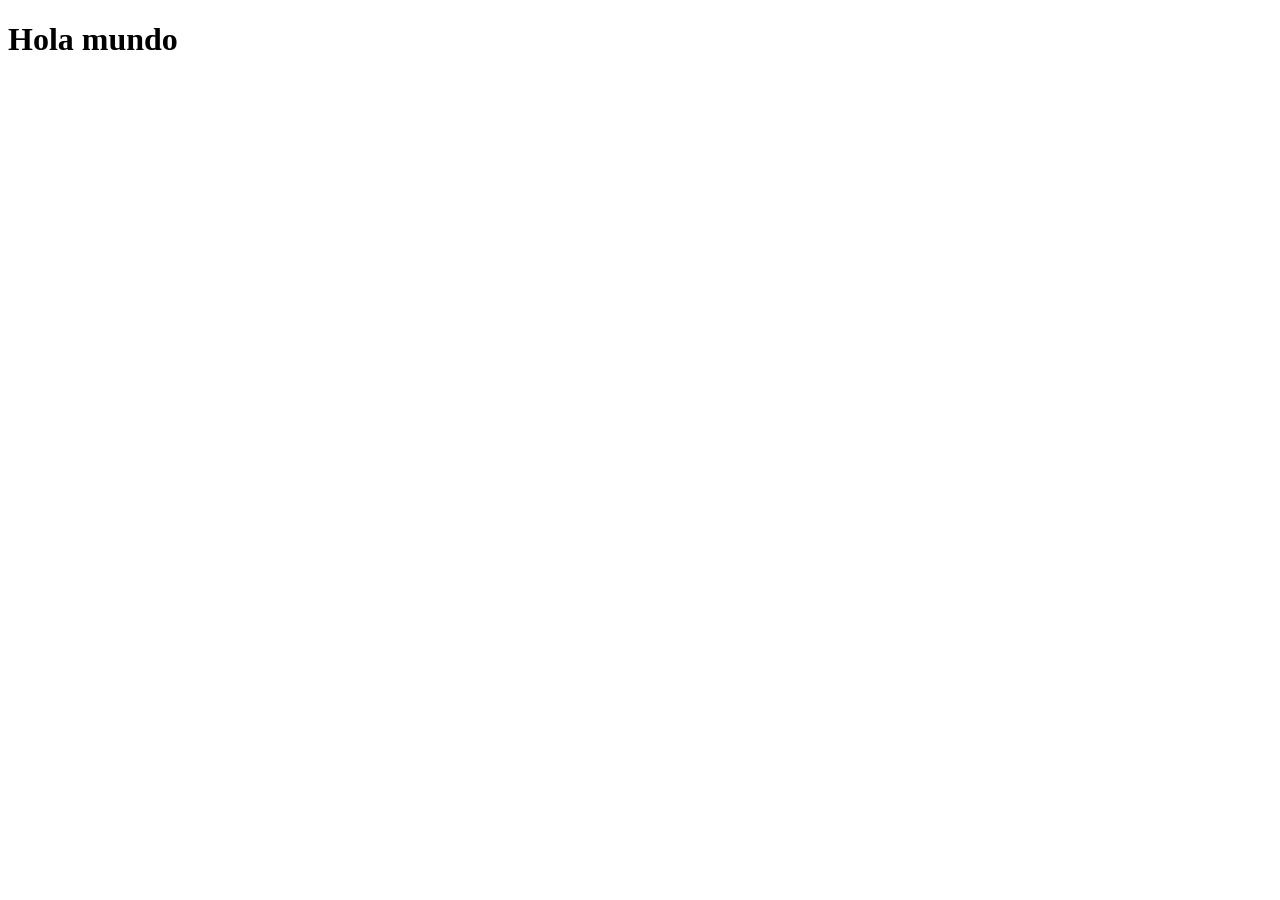
==== index.html @ f8915df3 "Initial commit" ====
<!DOCTYPE html>
<html lang="es">
<head>
  <meta charset="UTF-8">
  <meta name="viewport" content="width=device-width, initial-scale=1.0">
  <title>Nombre del Proyecto</title>
  <link rel="stylesheet" href="style.css">
</head>
<body>
  <h1>Hola mundo</h1>
  <script src="script.js"></script>
</body>
</html>
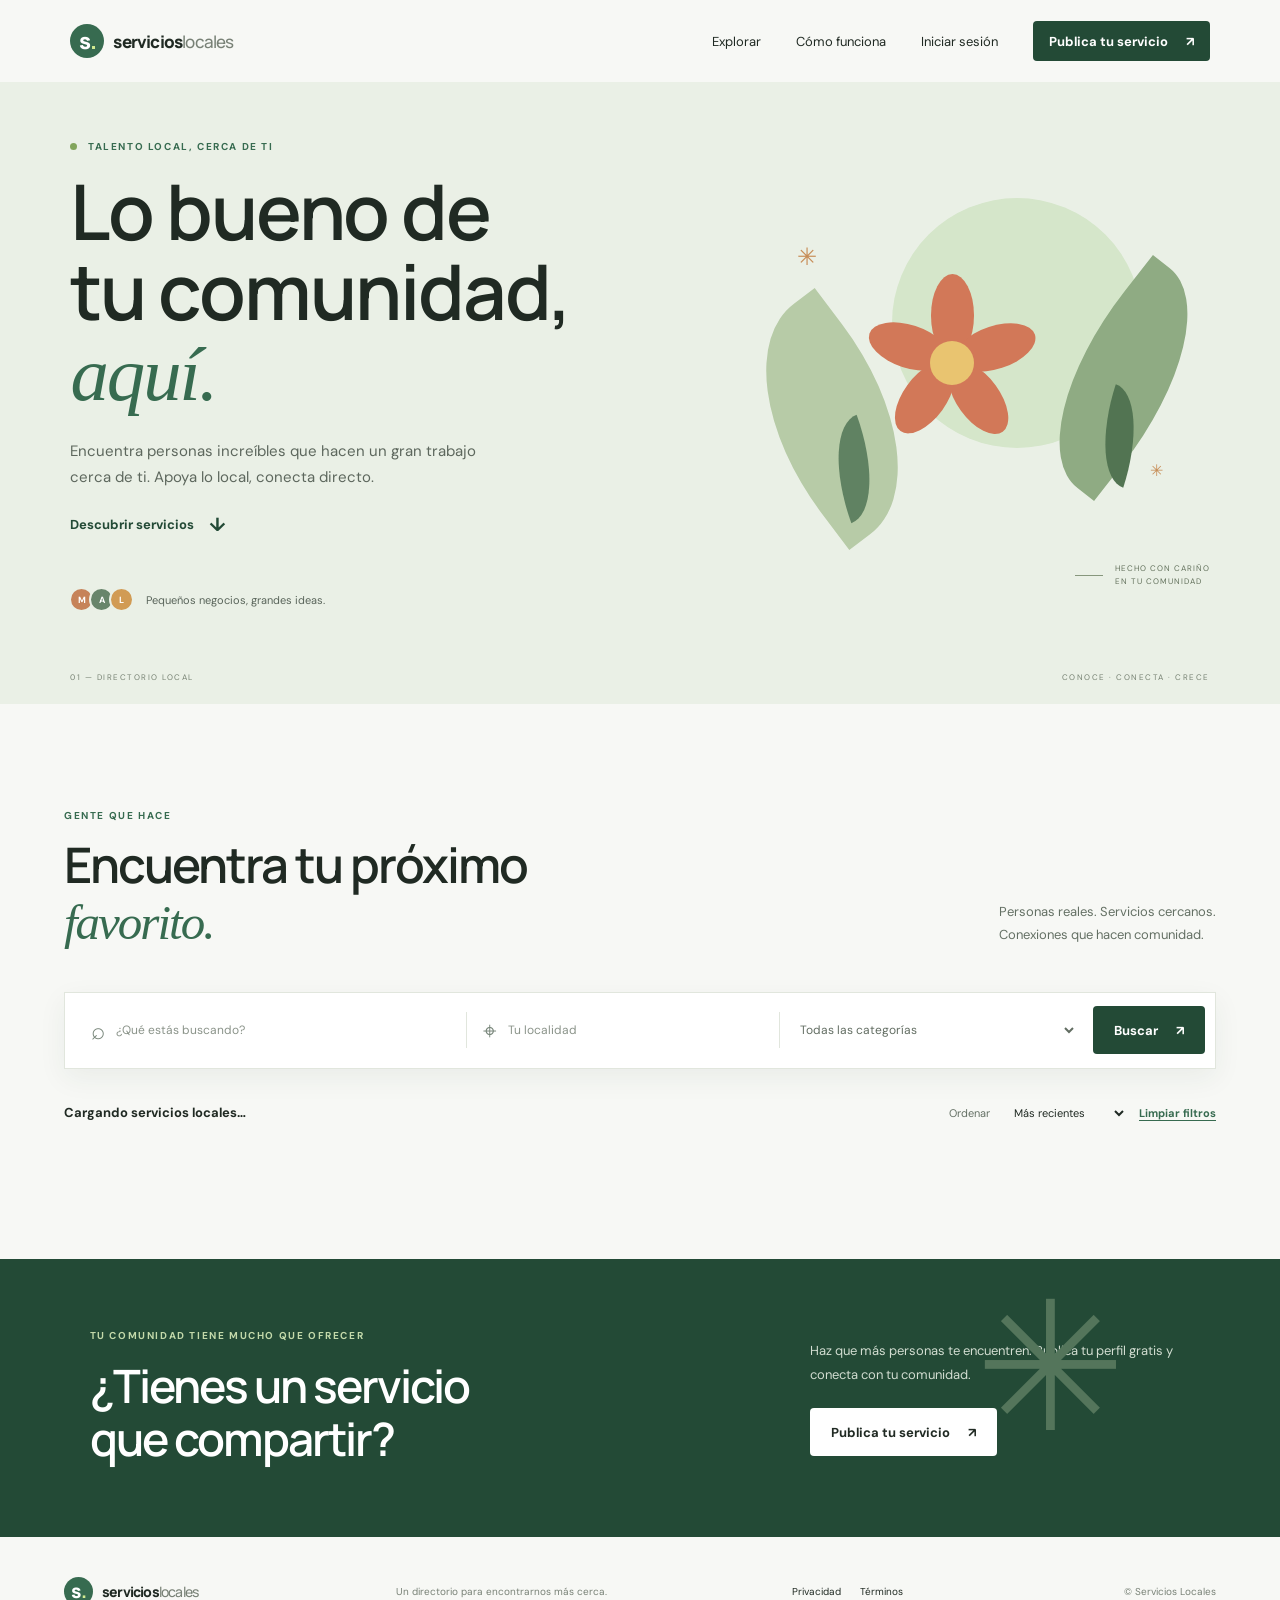
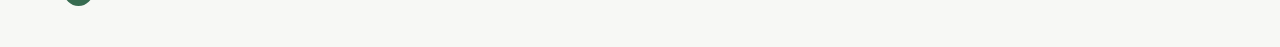
==== commit a19bece2: "Mejora sitio Servicios Locales para Vercel Co-authored-by: Copilot <223556219+Copilot@users.noreply." ====
--- a/index.html
+++ b/index.html
@@ -1,13 +1,136 @@
-<!DOCTYPE html>
+<!doctype html>
 <html lang="es">
 <head>
-  <meta charset="UTF-8">
-  <meta name="viewport" content="width=device-width, initial-scale=1.0">
-  <title>Nombre del Proyecto</title>
-  <link rel="stylesheet" href="style.css">
+  <meta charset="utf-8">
+  <meta name="viewport" content="width=device-width, initial-scale=1">
+  <meta name="theme-color" content="#f7f8f5">
+  <meta name="description" content="Encuentra y descubre servicios independientes cerca de ti.">
+  <title>Servicios Locales — encuentra talento cerca de ti</title>
+  <!-- Cuando se defina el dominio público, agrega aquí <link rel="canonical"> y publica un sitemap.xml. -->
+  <link rel="icon" href="/favicon.svg" type="image/svg+xml">
+  <link rel="preconnect" href="https://fonts.googleapis.com">
+  <link rel="preconnect" href="https://fonts.gstatic.com" crossorigin>
+  <link href="https://fonts.googleapis.com/css2?family=DM+Sans:wght@400;500;600;700&family=Manrope:wght@500;600;700;800&display=swap" rel="stylesheet">
+  <link rel="stylesheet" href="/styles.css">
+  <script type="module" src="/app.js"></script>
 </head>
 <body>
-  <h1>Hola mundo</h1>
-  <script src="script.js"></script>
+  <a class="skip-link" href="#directorio">Saltar al directorio</a>
+  <header class="site-header">
+    <a class="brand" href="/" aria-label="Servicios Locales, inicio">
+      <span class="brand-mark" aria-hidden="true">s<span>.</span></span>
+      <span>servicios<span class="brand-light">locales</span></span>
+    </a>
+    <button class="menu-toggle" type="button" aria-expanded="false" aria-controls="primary-nav" aria-label="Abrir menú">
+      <span></span><span></span><span></span>
+    </button>
+    <nav id="primary-nav" class="primary-nav" aria-label="Navegación principal">
+      <a href="#directorio">Explorar</a>
+      <a href="#como-funciona">Cómo funciona</a>
+      <a class="nav-login" href="#acceso" data-open-auth>Iniciar sesión</a>
+      <button class="button button-small button-dark" type="button" data-open-profile>Publica tu servicio <span aria-hidden="true">↗</span></button>
+    </nav>
+  </header>
+
+  <main>
+    <section class="hero" aria-labelledby="hero-title">
+      <div class="hero-copy">
+        <p class="eyebrow"><span class="eyebrow-dot"></span> TALENTO LOCAL, CERCA DE TI</p>
+        <h1 id="hero-title">Lo bueno de<br>tu comunidad, <em>aquí.</em></h1>
+        <p class="hero-intro">Encuentra personas increíbles que hacen un gran trabajo cerca de ti. Apoya lo local, conecta directo.</p>
+        <a class="hero-link" href="#directorio">Descubrir servicios <span aria-hidden="true">↓</span></a>
+        <div class="hero-proof"><span class="avatar-stack" aria-hidden="true"><i>M</i><i>A</i><i>L</i></span><span>Pequeños negocios, grandes ideas.</span></div>
+      </div>
+      <div class="hero-art" aria-label="Ilustración de una flor y hojas">
+        <div class="art-sun"></div><div class="art-shape art-shape-one"></div><div class="art-shape art-shape-two"></div>
+        <div class="art-flower"><span></span><span></span><span></span><span></span><span></span><b></b></div>
+        <div class="art-leaf art-leaf-one"></div><div class="art-leaf art-leaf-two"></div>
+        <div class="art-caption"><span class="caption-line"></span><span>HECHO CON CARIÑO<br>EN TU COMUNIDAD</span></div>
+        <span class="art-sparkle sparkle-one">✳</span><span class="art-sparkle sparkle-two">✳</span>
+      </div>
+      <div class="hero-bottom"><span>01 — DIRECTORIO LOCAL</span><span>CONOCE · CONECTA · CRECE</span></div>
+    </section>
+
+    <section id="directorio" class="directory section-wrap" aria-labelledby="directory-title">
+      <div class="section-heading">
+        <div><p class="eyebrow">GENTE QUE HACE</p><h2 id="directory-title">Encuentra tu próximo<br><em>favorito.</em></h2></div>
+        <p class="section-note">Personas reales. Servicios cercanos.<br>Conexiones que hacen comunidad.</p>
+      </div>
+      <form id="search-form" class="search-panel" role="search">
+        <label class="search-field"><span class="field-icon" aria-hidden="true">⌕</span><span class="sr-only">Buscar por servicio o nombre</span><input id="search-query" type="search" maxlength="100" placeholder="¿Qué estás buscando?"></label>
+        <label class="search-field"><span class="field-icon" aria-hidden="true">⌖</span><span class="sr-only">Localidad</span><input id="search-locality" type="search" maxlength="80" placeholder="Tu localidad"></label>
+        <label class="search-field search-category"><span class="sr-only">Categoría</span><select id="search-category"><option value="">Todas las categorías</option></select></label>
+        <button class="button button-dark search-button" type="submit">Buscar <span aria-hidden="true">↗</span></button>
+      </form>
+      <div class="directory-toolbar">
+        <p id="results-summary" class="results-summary" role="status" aria-live="polite">Cargando servicios locales…</p>
+        <div class="directory-actions"><label for="sort-order" class="sort-label">Ordenar</label><select id="sort-order" aria-label="Ordenar resultados"><option value="recent">Más recientes</option><option value="name">Nombre A–Z</option></select><button id="clear-filters" class="text-button" type="button">Limpiar filtros</button></div>
+      </div>
+      <div id="service-list" class="service-grid" aria-live="polite" aria-busy="true"></div>
+      <div id="directory-notice" class="notice notice-info" role="status" hidden></div>
+    </section>
+
+    <section id="como-funciona" class="community-banner">
+      <div class="community-doodle" aria-hidden="true">✳</div>
+      <div><p class="eyebrow">TU COMUNIDAD TIENE MUCHO QUE OFRECER</p><h2>¿Tienes un servicio<br>que compartir?</h2></div>
+      <div class="community-cta"><p>Haz que más personas te encuentren. Publica tu perfil gratis y conecta con tu comunidad.</p><button class="button button-light" type="button" data-open-profile>Publica tu servicio <span aria-hidden="true">↗</span></button></div>
+    </section>
+  </main>
+
+  <footer class="site-footer">
+    <a class="brand brand-footer" href="/" aria-label="Servicios Locales, inicio"><span class="brand-mark" aria-hidden="true">s<span>.</span></span><span>servicios<span class="brand-light">locales</span></span></a>
+    <p>Un directorio para encontrarnos más cerca.</p>
+    <nav aria-label="Enlaces legales"><a href="/privacidad">Privacidad</a><a href="/terminos">Términos</a></nav>
+    <span class="copyright">© <span id="current-year"></span> Servicios Locales</span>
+  </footer>
+
+  <dialog id="auth-dialog" class="site-dialog" aria-labelledby="auth-title">
+    <form method="dialog" class="dialog-close-form"><button class="dialog-close" aria-label="Cerrar diálogo" value="cancel">×</button></form>
+    <p class="eyebrow">QUÉ BUENO VERTE</p><h2 id="auth-title">Conecta con tu comunidad.</h2><p class="dialog-description">Inicia sesión con Google para administrar tu perfil o publicar un servicio.</p>
+    <button id="google-login" class="button button-dark button-wide" type="button">Continuar con Google <span aria-hidden="true">↗</span></button>
+    <p id="auth-message" class="form-message" role="status"></p>
+  </dialog>
+
+  <dialog id="profile-dialog" class="site-dialog profile-dialog" aria-labelledby="profile-title">
+    <form method="dialog" class="dialog-close-form"><button class="dialog-close" aria-label="Cerrar diálogo" value="cancel">×</button></form>
+    <p class="eyebrow">TU TALENTO, MÁS CERCA</p><h2 id="profile-title">Publica tu servicio.</h2>
+    <p class="dialog-description">Completa tu perfil. Los cambios se revisan antes de aparecer en el directorio.</p>
+    <form id="profile-form" novalidate>
+      <label for="profile-name">Nombre del servicio <span aria-hidden="true">*</span></label><input id="profile-name" name="name" required maxlength="80" autocomplete="organization">
+      <label for="profile-category">Categoría principal <span aria-hidden="true">*</span></label><select id="profile-category" name="category_id" required><option value="">Selecciona una categoría</option></select>
+      <label for="profile-locality">Localidad <span aria-hidden="true">*</span></label><input id="profile-locality" name="locality" required maxlength="80" autocomplete="address-level2">
+      <label for="profile-description">Cuéntanos qué haces <span aria-hidden="true">*</span></label><textarea id="profile-description" name="description" required minlength="20" maxlength="600" rows="4"></textarea><span class="field-hint">Entre 20 y 600 caracteres.</span>
+      <div class="form-two-col"><div><label for="profile-phone">Teléfono</label><input id="profile-phone" name="phone" type="tel" maxlength="25" autocomplete="tel"><label class="checkbox-label"><input id="profile-show-phone" name="show_phone" type="checkbox" checked> Mostrar teléfono</label></div><div><label for="profile-whatsapp">WhatsApp</label><input id="profile-whatsapp" name="whatsapp" type="tel" maxlength="25"><label class="checkbox-label"><input id="profile-show-whatsapp" name="show_whatsapp" type="checkbox"> Mostrar WhatsApp</label></div></div>
+      <label for="profile-website">Sitio web (opcional)</label><input id="profile-website" name="website" type="url" maxlength="200" placeholder="https://">
+      <label for="profile-photo">Fotografía (JPEG, PNG o WebP; máximo 3 MB)</label><input id="profile-photo" name="photo" type="file" accept="image/jpeg,image/png,image/webp">
+      <label class="checkbox-label consent-label"><input id="profile-adult" type="checkbox" required> Confirmo que soy mayor de 18 años.</label>
+      <label class="checkbox-label consent-label"><input id="profile-consent" type="checkbox" required> Acepto los <a href="/terminos" target="_blank" rel="noopener">términos</a> y el tratamiento de mis datos según el <a href="/privacidad" target="_blank" rel="noopener">aviso de privacidad</a>. Entiendo que las fotografías cargadas pueden ser accesibles mediante su enlace durante la revisión.</label>
+      <p id="profile-message" class="form-message" role="status" aria-live="polite"></p>
+      <button class="button button-dark button-wide" type="submit">Enviar para revisión <span aria-hidden="true">↗</span></button>
+    </form>
+  </dialog>
+
+  <dialog id="admin-dialog" class="site-dialog profile-dialog" aria-labelledby="admin-title">
+    <form method="dialog" class="dialog-close-form"><button class="dialog-close" aria-label="Cerrar diálogo" value="cancel">×</button></form>
+    <p class="eyebrow">ADMINISTRACIÓN PRIVADA</p><h2 id="admin-title">Perfiles pendientes.</h2>
+    <div id="admin-content" aria-live="polite"></div>
+  </dialog>
+
+  <dialog id="service-dialog" class="site-dialog service-dialog" aria-labelledby="service-detail-title">
+    <form method="dialog" class="dialog-close-form"><button class="dialog-close" aria-label="Cerrar diálogo" value="cancel">×</button></form>
+    <div id="service-detail-content"></div>
+  </dialog>
+
+  <dialog id="report-dialog" class="site-dialog" aria-labelledby="report-title">
+    <form method="dialog" class="dialog-close-form"><button class="dialog-close" aria-label="Cerrar diálogo" value="cancel">×</button></form>
+    <p class="eyebrow">AYÚDANOS A CUIDAR EL DIRECTORIO</p><h2 id="report-title">Reportar un perfil.</h2>
+    <p class="dialog-description">Cuéntanos qué debemos revisar. Tu reporte será visible para el equipo de administración.</p>
+    <form id="report-form">
+      <label for="report-reason">Motivo del reporte</label>
+      <textarea id="report-reason" minlength="10" maxlength="500" required rows="4" placeholder="Describe el problema (10–500 caracteres)"></textarea>
+      <p id="report-message" class="form-message" role="status"></p>
+      <button class="button button-dark button-wide" type="submit">Enviar reporte <span aria-hidden="true">↗</span></button>
+    </form>
+  </dialog>
 </body>
-</html>+</html>
--- a/styles.css
+++ b/styles.css
@@ -0,0 +1,190 @@
+:root {
+  color-scheme: light;
+  --ink: #202a23;
+  --muted: #647064;
+  --paper: #f7f8f5;
+  --white: #fff;
+  --green: #376b50;
+  --green-dark: #234a36;
+  --lime: #d3eb91;
+  --line: #e1e6dd;
+  --serif: Georgia, "Times New Roman", serif;
+  font-family: "DM Sans", sans-serif;
+}
+* { box-sizing: border-box; }
+html { scroll-behavior: smooth; scroll-padding-top: 90px; }
+body { margin: 0; color: var(--ink); background: var(--paper); }
+a { color: inherit; }
+button, input, select, textarea { font: inherit; }
+button, select { cursor: pointer; }
+:focus-visible { outline: 3px solid #679657; outline-offset: 3px; }
+.sr-only { position: absolute; width: 1px; height: 1px; padding: 0; margin: -1px; overflow: hidden; clip: rect(0,0,0,0); white-space: nowrap; border: 0; }
+.skip-link { position: absolute; z-index: 20; top: -50px; left: 16px; padding: 12px 16px; background: var(--white); border-radius: 6px; }
+.skip-link:focus { top: 10px; }
+.site-header { height: 82px; padding: 0 max(calc((100vw - 1200px)/2), 5.5vw); display: flex; align-items: center; justify-content: space-between; background: var(--paper); }
+.brand { display: inline-flex; gap: 9px; align-items: center; text-decoration: none; font: 800 17px/1 "Manrope", sans-serif; letter-spacing: -.8px; }
+.brand-light { font-weight: 500; color: #788176; }
+.brand-mark { display: flex; align-items: center; justify-content: center; width: 34px; height: 34px; color: var(--white); background: var(--green); border-radius: 50%; font: 800 22px/1 "Manrope", sans-serif; }
+.brand-mark span { color: var(--lime); }
+.primary-nav { display: flex; align-items: center; gap: 35px; font-size: 13px; }
+.primary-nav a, .site-footer nav a { text-decoration: none; }
+.primary-nav a:hover, .site-footer nav a:hover { color: var(--green); }
+.button { min-height: 48px; display: inline-flex; gap: 18px; align-items: center; justify-content: center; padding: 0 21px; border: 0; border-radius: 4px; font-weight: 700; font-size: 13px; text-decoration: none; transition: transform .18s, background .18s; }
+.button:hover { transform: translateY(-2px); }
+.button-dark { color: var(--white); background: var(--green-dark); }
+.button-dark:hover { background: var(--green); }
+.button-small { min-height: 40px; padding: 0 16px; }
+.button-light { color: var(--ink); background: var(--white); }
+.button-wide { width: 100%; margin-top: 12px; }
+.menu-toggle { display: none; }
+.hero { position: relative; min-height: 572px; display: grid; grid-template-columns: 1fr 1fr; align-items: center; padding: 58px max(calc((100vw - 1200px)/2), 5.5vw) 80px; overflow: hidden; background: #eaf0e6; }
+.hero-copy { position: relative; z-index: 2; padding-bottom: 12px; }
+.eyebrow { margin: 0 0 18px; color: var(--green); font-size: 10px; font-weight: 700; letter-spacing: 1.6px; }
+.eyebrow-dot { display: inline-block; width: 7px; height: 7px; margin-right: 7px; background: #82a55c; border-radius: 50%; }
+h1, h2, h3, p { margin-top: 0; }
+h1, h2 { font-family: "Manrope", sans-serif; letter-spacing: -2px; }
+.hero h1 { margin: 0; font-size: clamp(52px, 6vw, 78px); line-height: 1.04; font-weight: 600; }
+h1 em, h2 em { color: var(--green); font-family: var(--serif); font-weight: 400; }
+.hero-intro { max-width: 410px; margin: 23px 0 22px; color: #5d675d; font-size: 15px; line-height: 1.75; }
+.hero-link { display: inline-flex; gap: 15px; align-items: center; color: var(--green-dark); font-size: 13px; font-weight: 700; text-decoration: none; }
+.hero-link span { font-size: 19px; transition: transform .2s; }
+.hero-link:hover span { transform: translateY(3px); }
+.hero-proof { display: flex; align-items: center; gap: 12px; margin-top: 50px; color: #59645a; font-size: 11px; }
+.avatar-stack { display: inline-flex; padding-left: 4px; }
+.avatar-stack i { display: grid; place-items: center; width: 25px; height: 25px; margin-left: -5px; border: 2px solid #eaf0e6; border-radius: 50%; background: #c68359; color: white; font: 700 9px "DM Sans", sans-serif; }
+.avatar-stack i:nth-child(2) { background: #68856b; }.avatar-stack i:nth-child(3) { background: #d19b54; }
+.hero-art { position: relative; width: min(100%, 500px); height: 430px; justify-self: end; }
+.art-sun { position: absolute; top: 31px; right: 68px; width: 250px; height: 250px; border-radius: 50%; background: #d5e6ca; }
+.art-shape { position: absolute; z-index: 1; background: #b7cba7; }
+.art-shape-one { top: 137px; left: 57px; width: 130px; height: 230px; border-radius: 80% 0 80% 0; transform: rotate(-37deg); }
+.art-shape-two { top: 96px; right: 34px; width: 105px; height: 230px; border-radius: 0 80% 0 80%; transform: rotate(38deg); background: #8fab83; }
+.art-flower { position: absolute; z-index: 2; top: 107px; left: 155px; width: 174px; height: 174px; }
+.art-flower span { position: absolute; top: 0; left: 66px; width: 43px; height: 83px; border-radius: 50%; background: #d27858; transform-origin: 21px 87px; }
+.art-flower span:nth-child(2) { transform: rotate(72deg); }.art-flower span:nth-child(3) { transform: rotate(144deg); }.art-flower span:nth-child(4) { transform: rotate(216deg); }.art-flower span:nth-child(5) { transform: rotate(288deg); }
+.art-flower b { position: absolute; z-index: 1; top: 67px; left: 65px; width: 44px; height: 44px; border-radius: 50%; background: #e9c470; }
+.art-leaf { position: absolute; z-index: 3; background: #608262; }
+.art-leaf-one { top: 252px; left: 123px; width: 42px; height: 100px; border-radius: 100% 0 100% 0; transform: rotate(-20deg); }
+.art-leaf-two { top: 221px; right: 71px; width: 39px; height: 96px; border-radius: 0 100% 0 100%; transform: rotate(18deg); background: #527452; }
+.art-caption { position: absolute; right: 0; bottom: 8px; display: flex; align-items: center; gap: 12px; color: #64725d; font-size: 8px; line-height: 1.7; letter-spacing: 1px; }
+.caption-line { width: 28px; height: 1px; background: #87977d; }
+.art-sparkle { position: absolute; color: #c78d57; }.sparkle-one { top: 74px; left: 87px; font-size: 24px; }.sparkle-two { right: 47px; bottom: 116px; font-size: 16px; }
+.hero-bottom { position: absolute; right: max(calc((100vw - 1200px)/2), 5.5vw); bottom: 22px; left: max(calc((100vw - 1200px)/2), 5.5vw); display: flex; justify-content: space-between; color: #778273; font-size: 8px; letter-spacing: 1.5px; }
+.section-wrap { max-width: 1200px; margin: 0 auto; padding: 105px 24px 110px; }
+.section-heading { display: flex; justify-content: space-between; align-items: end; margin-bottom: 40px; }
+.section-heading .eyebrow { margin-bottom: 15px; }
+h2 { margin-bottom: 0; font-size: clamp(36px, 4vw, 49px); line-height: 1.15; font-weight: 600; }
+.section-note { margin: 0 0 5px; color: var(--muted); font-size: 13px; line-height: 1.8; }
+.search-panel { display: grid; grid-template-columns: 1.25fr 1fr 1fr auto; align-items: center; gap: 0; min-height: 77px; padding: 10px; background: var(--white); border: 1px solid var(--line); box-shadow: 0 9px 28px #273a2810; }
+.search-field { display: flex; align-items: center; gap: 11px; min-width: 0; padding: 0 16px; border-right: 1px solid var(--line); }
+.field-icon { color: #78867a; font-size: 24px; }
+.search-field input, .search-field select { width: 100%; min-width: 0; padding: 10px 0; border: 0; outline: 0; color: var(--ink); background: transparent; font-size: 12px; }
+.search-field input::placeholder { color: #8a9389; }
+.search-category { border: 0; }
+.search-category select { color: #626d62; }
+.search-button { min-width: 112px; }
+.directory-toolbar { display: flex; align-items: center; justify-content: space-between; padding: 28px 0 20px; }
+.results-summary { margin: 0; font-size: 13px; font-weight: 700; }
+.directory-actions { display: flex; align-items: center; gap: 12px; }
+.sort-label { color: var(--muted); font-size: 11px; }
+.directory-actions select { padding: 8px 26px 8px 8px; border: 0; color: var(--ink); background: transparent; font-size: 11px; }
+.text-button { padding: 8px 0; border: 0; color: var(--green); background: transparent; font-size: 11px; font-weight: 700; text-decoration: underline; text-underline-offset: 3px; }
+.service-grid { display: grid; grid-template-columns: repeat(3, 1fr); gap: 20px; }
+.service-card { min-width: 0; overflow: hidden; background: var(--white); border: 1px solid #e9ece6; cursor: pointer; transition: transform .2s, box-shadow .2s; }
+.service-card:hover, .service-card:focus-visible { transform: translateY(-4px); box-shadow: 0 14px 34px #233c2914; }
+.card-image { position: relative; height: 185px; display: grid; place-items: center; overflow: hidden; background: #e6ecdf; }
+.service-card:nth-child(3n+2) .card-image { background: #f0e7dc; }.service-card:nth-child(3n) .card-image { background: #e1eae8; }
+.card-image img { width: 100%; height: 100%; object-fit: cover; }
+.service-initial { color: #668368; font: 500 88px/1 var(--serif); }
+.card-category { position: absolute; top: 14px; left: 14px; padding: 7px 10px; border-radius: 2px; color: #354c37; background: #ffffffed; font-size: 9px; font-weight: 700; }
+.card-content { padding: 17px 18px 16px; }
+.card-location { margin-bottom: 9px; color: #798579; font-size: 10px; }
+.card-content h3 { margin-bottom: 8px; font: 700 18px/1.3 "Manrope", sans-serif; letter-spacing: -.4px; }
+.card-description { min-height: 41px; margin-bottom: 16px; color: #687267; font-size: 11px; line-height: 1.65; }
+.card-footer { display: flex; align-items: center; justify-content: space-between; min-height: 27px; padding-top: 11px; border-top: 1px solid #edf0eb; }
+.card-category-text { color: #52654f; font-size: 10px; }
+.card-contact { color: var(--green); font-size: 10px; font-weight: 700; text-decoration: none; }
+.card-contact:hover { text-decoration: underline; }
+.empty-state { grid-column: 1/-1; padding: 58px 20px; text-align: center; background: white; }
+.empty-state > span { color: #77916b; font-size: 30px; }.empty-state h3 { margin: 12px 0 8px; font: 700 19px "Manrope", sans-serif; }.empty-state p { margin: 0; color: var(--muted); font-size: 13px; }
+.notice { margin-top: 14px; padding: 13px 15px; border-radius: 3px; font-size: 12px; line-height: 1.6; }
+.notice-info { color: #38593c; background: #e8f0e4; }.notice-error { color: #812f2c; background: #f8e9e6; }
+.community-banner { position: relative; display: grid; grid-template-columns: 1fr 1fr; gap: 30px; align-items: center; min-height: 278px; padding: 60px max(calc((100vw - 1200px)/2), 7vw); overflow: hidden; color: white; background: var(--green-dark); }
+.community-banner .eyebrow { color: #c3d9aa; }.community-banner h2 { font-size: clamp(35px, 4vw, 46px); }
+.community-cta { max-width: 380px; justify-self: end; }.community-cta p { margin-bottom: 22px; color: #d2ddd1; font-size: 13px; line-height: 1.8; }
+.community-doodle { position: absolute; top: 20px; right: 12%; color: #54755b; font-size: 180px; line-height: 1; }
+.site-footer { display: grid; grid-template-columns: 1fr 1.2fr 1fr auto; gap: 18px; align-items: center; min-height: 110px; max-width: 1200px; margin: 0 auto; padding: 20px 24px; }
+.brand-footer { font-size: 14px; }.brand-footer .brand-mark { width: 29px; height: 29px; font-size: 19px; }
+.site-footer p, .copyright { margin: 0; color: #788176; font-size: 10px; }.site-footer nav { display: flex; gap: 19px; font-size: 10px; }
+.site-dialog { width: min(92vw, 480px); max-height: 90vh; padding: 34px; overflow-y: auto; border: 0; border-radius: 5px; color: var(--ink); background: var(--paper); box-shadow: 0 20px 70px #17291b40; }
+.site-dialog::backdrop { background: #17231ccc; }
+.site-dialog h2 { margin: 0 0 12px; font-size: 30px; letter-spacing: -1px; }
+.dialog-description { color: var(--muted); font-size: 13px; line-height: 1.7; }
+.dialog-close-form { position: absolute; top: 15px; right: 15px; }
+.dialog-close { width: 32px; height: 32px; border: 0; border-radius: 50%; color: var(--ink); background: #e8ece5; font-size: 22px; }
+.profile-dialog { width: min(94vw, 610px); }
+.profile-dialog form:not(.dialog-close-form) { display: grid; gap: 8px; }
+.profile-dialog label { margin-top: 6px; font-size: 12px; font-weight: 700; }
+.profile-dialog input:not([type="checkbox"]), .profile-dialog select, .profile-dialog textarea { width: 100%; min-height: 42px; padding: 10px 11px; border: 1px solid #dce2d8; border-radius: 3px; background: white; color: var(--ink); font-size: 13px; }
+.profile-dialog textarea { resize: vertical; }.profile-dialog input[type="file"] { padding: 8px; }
+.field-hint { color: var(--muted); font-size: 10px; }
+.form-two-col { display: grid; grid-template-columns: 1fr 1fr; gap: 14px; }
+.checkbox-label { display: flex; align-items: flex-start; gap: 8px; color: #485548; font-size: 11px !important; font-weight: 400 !important; line-height: 1.5; }
+.checkbox-label input { flex: 0 0 auto; margin: 2px 0 0; accent-color: var(--green); }
+.checkbox-label a { color: var(--green); }
+.consent-label { margin-top: 10px !important; }
+.form-message { min-height: 16px; margin: 8px 0 0; color: #8b3732; font-size: 12px; line-height: 1.5; }
+.admin-card { margin: 12px 0; padding: 16px; background: white; border: 1px solid var(--line); }
+.admin-card h3 { margin-bottom: 5px; font: 700 16px "Manrope", sans-serif; }.admin-card p { margin-bottom: 8px; color: var(--muted); font-size: 12px; line-height: 1.6; }
+.admin-actions { display: flex; gap: 9px; }.admin-actions button { padding: 8px 12px; border: 0; border-radius: 3px; color: white; background: var(--green); }.admin-actions button:last-child { background: #91534c; }
+.legal-page, .error-page { max-width: 760px; min-height: 65vh; margin: 0 auto; padding: 88px 24px; }
+.legal-page h1, .error-page h1 { margin: 0 0 26px; font-size: clamp(42px, 6vw, 64px); line-height: 1.1; }
+.legal-page h2 { margin: 34px 0 10px; font-size: 22px; letter-spacing: -.5px; }
+.legal-page p, .error-page > p:not(.eyebrow) { color: #5e695f; font-size: 14px; line-height: 1.9; }
+.legal-updated { margin-top: 40px; font-size: 11px !important; }
+.error-page { display: flex; min-height: 78vh; flex-direction: column; align-items: flex-start; justify-content: center; }
+.error-page .brand { margin-bottom: 75px; }
+.error-page .button { margin-top: 12px; }
+.service-dialog { width: min(92vw, 560px); }
+.detail-image { display: block; width: 100%; max-height: 260px; margin: 0 0 22px; object-fit: cover; background: #e6ecdf; }
+.detail-placeholder { display: grid; min-height: 190px; place-items: center; color: #668368; font: 500 90px var(--serif); }
+.service-dialog .eyebrow { margin-bottom: 9px; }
+.service-dialog h2 { margin-bottom: 12px; }
+.detail-description { color: var(--muted); font-size: 14px; line-height: 1.8; white-space: pre-wrap; }
+.detail-actions { display: flex; flex-wrap: wrap; align-items: center; gap: 9px; margin-top: 20px; }
+.detail-actions .button { min-height: 40px; padding: 0 14px; }.detail-actions .button-light { border: 1px solid var(--line); }
+.detail-actions p { width: 100%; color: var(--muted); font-size: 12px; }
+.detail-actions .text-button { margin-left: auto; }
+@media (max-width: 820px) {
+  .site-header { padding: 0 24px; }
+  .menu-toggle { z-index: 5; display: grid; gap: 5px; width: 42px; height: 42px; align-content: center; justify-content: center; border: 1px solid var(--line); background: transparent; }
+  .menu-toggle span { display: block; width: 18px; height: 2px; background: var(--ink); }
+  .primary-nav { position: absolute; z-index: 4; top: 70px; right: 16px; left: 16px; display: none; align-items: stretch; gap: 0; padding: 10px 18px 18px; background: white; box-shadow: 0 14px 30px #233b291c; }
+  .primary-nav.nav-open { display: flex; flex-direction: column; }
+  .primary-nav a { padding: 14px 0; }.primary-nav .button { margin-top: 8px; }
+  .hero { grid-template-columns: 1.1fr .9fr; padding-right: 24px; padding-left: 24px; }
+  .hero-art { transform: scale(.85); transform-origin: center right; }
+  .hero-bottom { right: 24px; left: 24px; }
+  .section-wrap { padding-right: 24px; padding-left: 24px; }
+  .search-panel { grid-template-columns: 1fr 1fr; gap: 4px; padding: 12px; }
+  .search-field { min-height: 48px; border-right: 0; border-bottom: 1px solid var(--line); }
+  .search-button { grid-column: 1/-1; }
+  .service-grid { grid-template-columns: repeat(2, 1fr); }
+  .site-footer { grid-template-columns: 1fr 1fr; padding: 24px; }
+}
+@media (max-width: 560px) {
+  .site-header { height: 70px; padding: 0 18px; }.brand { font-size: 15px; }.brand-mark { width: 30px; height: 30px; }
+  .hero { display: block; min-height: 675px; padding: 55px 22px 65px; }
+  .hero h1 { font-size: clamp(44px, 12vw, 55px); }.hero-intro { max-width: 330px; font-size: 14px; }.hero-proof { margin-top: 29px; }
+  .hero-art { position: absolute; right: 5px; bottom: 41px; width: 320px; height: 300px; transform: scale(.76); transform-origin: bottom right; }
+  .art-sun { top: 0; right: 35px; }.art-shape-one { top: 105px; left: 25px; }.art-shape-two { top: 70px; right: 8px; }
+  .art-flower { top: 80px; left: 105px; }.art-caption { right: 11px; bottom: 0; }.art-leaf-one { top: 220px; left: 75px; }.art-leaf-two { top: 190px; right: 48px; }
+  .hero-bottom { bottom: 15px; font-size: 7px; }.hero-bottom span:last-child { text-align: right; }
+  .section-wrap { padding: 69px 18px 75px; }.section-heading { display: block; margin-bottom: 28px; }.section-heading h2 { font-size: 39px; }.section-note { margin-top: 16px; }
+  .search-panel { grid-template-columns: 1fr; }.search-field { padding: 0 10px; }.search-category { border-bottom: 0; }.search-button { grid-column: auto; }
+  .directory-toolbar { align-items: flex-start; gap: 10px; flex-direction: column; padding: 23px 0 15px; }.directory-actions { width: 100%; justify-content: space-between; }
+  .service-grid { grid-template-columns: 1fr; gap: 14px; }.card-image { height: 205px; }
+  .community-banner { display: block; min-height: auto; padding: 56px 24px; }.community-banner h2 { font-size: 38px; }.community-cta { margin-top: 24px; }.community-doodle { top: 30px; right: 5px; font-size: 120px; }
+  .site-footer { grid-template-columns: 1fr 1fr; gap: 16px 8px; }.site-footer nav { gap: 12px; }.copyright { text-align: right; }
+  .site-dialog { padding: 29px 22px; }.site-dialog h2 { font-size: 27px; }.form-two-col { grid-template-columns: 1fr; gap: 5px; }
+}
+@media (prefers-reduced-motion: reduce) { *, *::before, *::after { scroll-behavior: auto !important; transition-duration: .01ms !important; animation-duration: .01ms !important; } }
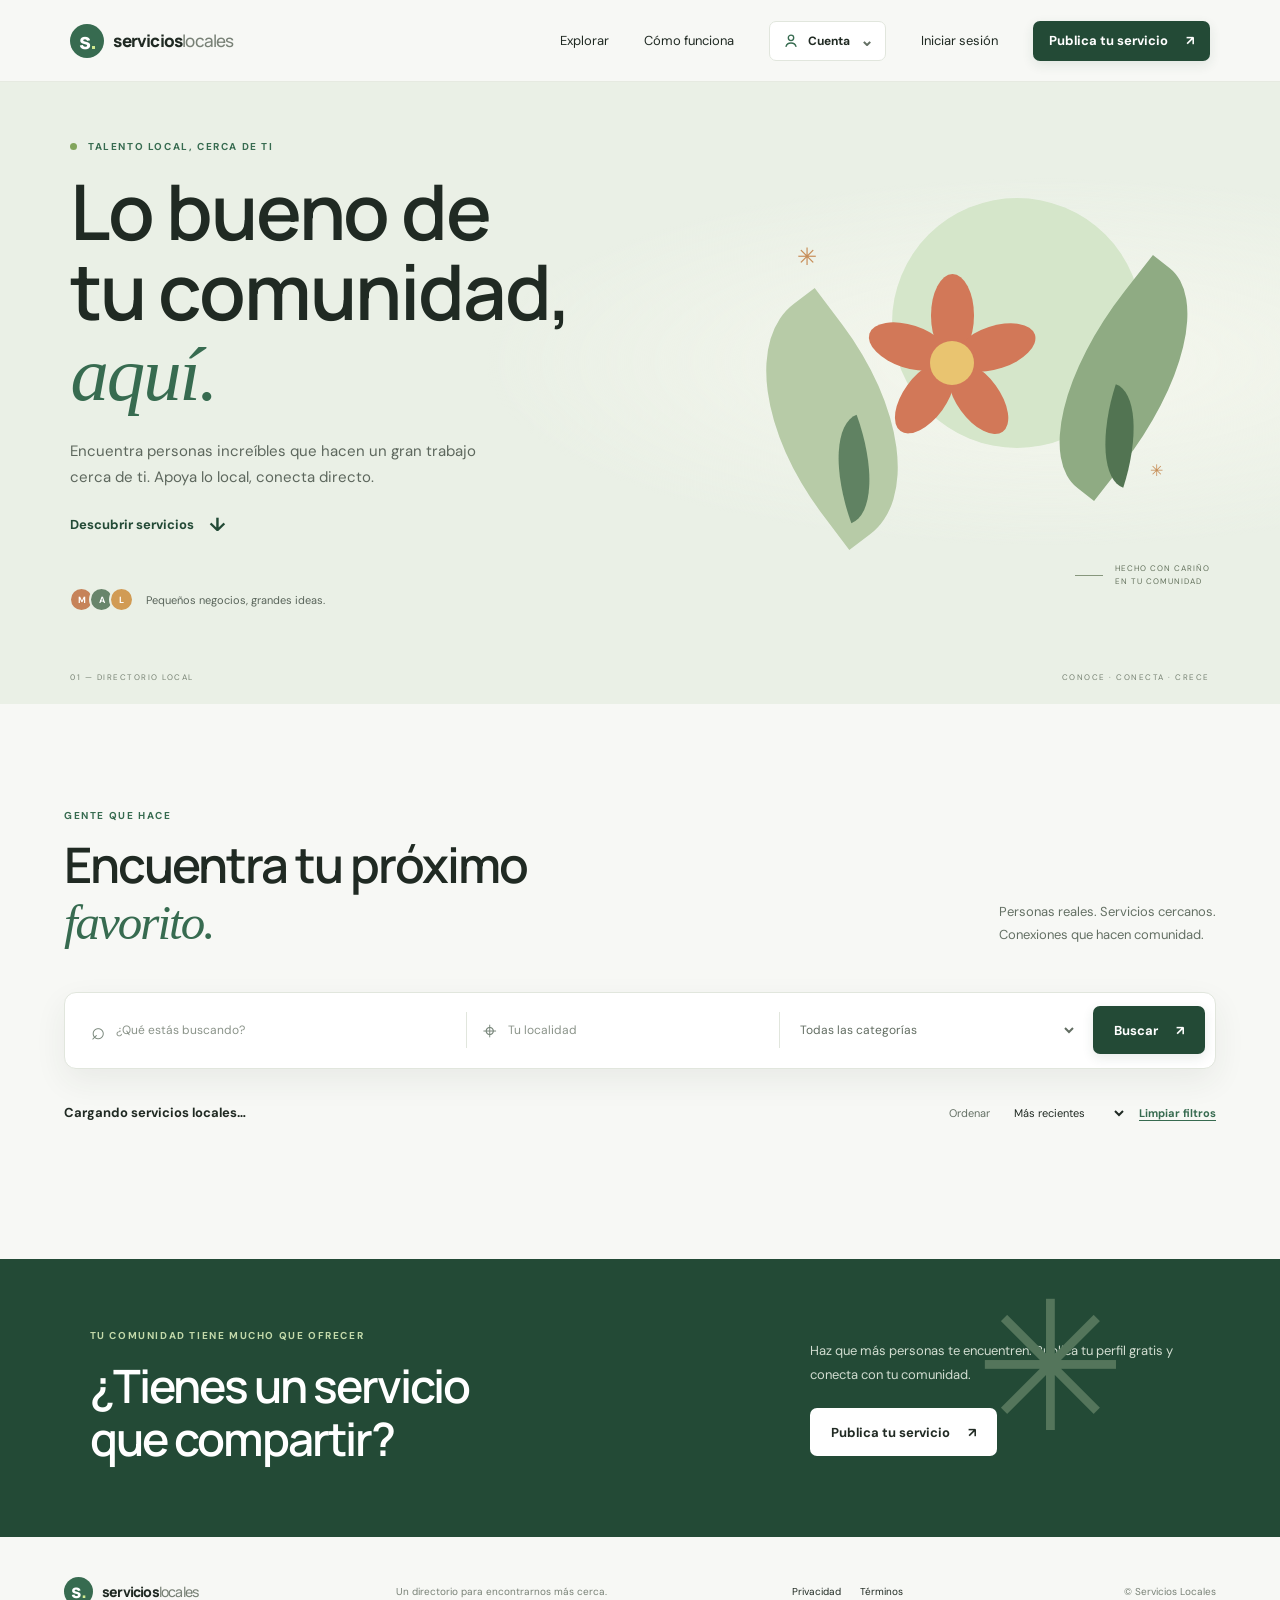
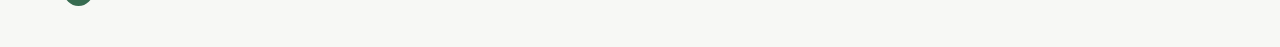
==== commit 94ea212a: "feat: move account status into header menu Co-authored-by: Copilot <223556219+Copilot@users.noreply." ====
--- a/index.html
+++ b/index.html
@@ -27,7 +27,31 @@
     <nav id="primary-nav" class="primary-nav" aria-label="Navegación principal">
       <a href="#directorio">Explorar</a>
       <a href="#como-funciona">Cómo funciona</a>
+      <div class="account-menu">
+        <button id="account-status-toggle" class="account-menu-toggle" type="button" aria-label="Estado de cuenta" aria-expanded="false" aria-controls="account-status-wrap">
+          <svg aria-hidden="true" viewBox="0 0 20 20" fill="none">
+            <circle cx="10" cy="6.5" r="3" stroke="currentColor" stroke-width="1.5"></circle>
+            <path d="M4.5 16c.6-2.5 2.5-3.8 5.5-3.8s4.9 1.3 5.5 3.8" stroke="currentColor" stroke-width="1.5" stroke-linecap="round"></path>
+          </svg>
+          <span>Cuenta</span>
+          <span class="account-menu-chevron" aria-hidden="true">⌄</span>
+        </button>
+        <div id="account-status-wrap" class="account-menu-panel" role="region" aria-labelledby="account-status-heading" hidden>
+          <div id="account-status" class="account-status notice notice-info">
+            <div class="account-status-copy">
+              <p id="account-status-heading" class="account-status-label">Estado de la cuenta</p>
+              <p id="account-state" class="account-state" role="status" aria-live="polite"></p>
+              <p id="account-status-message" class="account-status-message"></p>
+              <span id="account-status-badge" class="account-status-badge" hidden></span>
+              <p id="account-status-description" class="account-status-description" hidden></p>
+            </div>
+            <button id="account-status-action" class="button button-dark button-small" type="button" hidden></button>
+          </div>
+        </div>
+      </div>
       <a class="nav-login" href="#acceso" data-open-auth>Iniciar sesión</a>
+      <button id="nav-account" class="text-button" type="button" hidden>Mi cuenta</button>
+      <button id="nav-sign-out" class="text-button" type="button" hidden>Cerrar sesión</button>
       <button class="button button-small button-dark" type="button" data-open-profile>Publica tu servicio <span aria-hidden="true">↗</span></button>
     </nav>
   </header>
--- a/styles.css
+++ b/styles.css
@@ -108,6 +108,39 @@
 .empty-state > span { color: #77916b; font-size: 30px; }.empty-state h3 { margin: 12px 0 8px; font: 700 19px "Manrope", sans-serif; }.empty-state p { margin: 0; color: var(--muted); font-size: 13px; }
 .notice { margin-top: 14px; padding: 13px 15px; border-radius: 3px; font-size: 12px; line-height: 1.6; }
 .notice-info { color: #38593c; background: #e8f0e4; }.notice-error { color: #812f2c; background: #f8e9e6; }
+.account-menu { position: relative; }
+.account-menu-toggle { min-height: 40px; display: inline-flex; align-items: center; gap: 8px; padding: 0 12px; border: 1px solid var(--line); border-radius: 7px; color: var(--ink); background: #fff; font-size: 12px; font-weight: 700; transition: border-color .18s ease, background .18s ease; }
+.account-menu-toggle:hover, .account-menu-toggle[aria-expanded="true"] { border-color: #b8cbb5; background: #f3f6f0; }
+.account-menu-toggle svg { width: 18px; height: 18px; color: var(--green); }
+.account-menu-chevron { margin-left: 2px; color: var(--muted); font-size: 16px; line-height: 1; transition: transform .18s ease; }
+.account-menu-toggle[aria-expanded="true"] .account-menu-chevron { transform: rotate(180deg); }
+.account-menu-panel { position: absolute; z-index: 12; top: calc(100% + 14px); right: 0; width: min(360px, calc(100vw - 32px)); padding: 8px; border: 1px solid #e4e9e1; border-radius: 13px; background: var(--white); box-shadow: 0 18px 48px #1c342526; animation: account-menu-enter .16s ease-out; }
+@keyframes account-menu-enter { from { opacity: 0; transform: translateY(-5px); } to { opacity: 1; transform: translateY(0); } }
+.account-status { display: grid; gap: 15px; margin: 0; padding: 18px; border: 0; border-radius: 8px; }
+.account-status-copy p { margin: 0; }
+.account-status-label { margin-bottom: 4px !important; color: var(--muted); font-size: 10px; font-weight: 700; letter-spacing: .7px; text-transform: uppercase; }
+.account-state { font-size: 14px; font-weight: 700; }
+.account-status-message { margin-top: 4px !important; font-size: 13px; font-weight: 600; }
+.account-status-badge { display: inline-block; margin-top: 7px; padding: 3px 8px; border-radius: 12px; color: #38593c; background: #d3eb91; font-size: 10px; font-weight: 700; }
+.account-status-description { margin-top: 6px !important; color: #52654f; font-size: 12px; line-height: 1.6; }
+.account-status-badge { width: fit-content; }
+.site-header { position: sticky; z-index: 10; top: 0; border-bottom: 1px solid #e1e6ddcc; background: #f7f8f5ed; backdrop-filter: blur(14px); }
+.primary-nav a, .text-button { transition: color .18s ease; }
+.primary-nav .button { color: var(--white); }
+.button { border-radius: 7px; transition: transform .18s ease, background .18s ease, box-shadow .18s ease; }
+.button-dark { box-shadow: 0 4px 12px #234a361c; }
+.button-dark:hover { box-shadow: 0 7px 18px #234a3630; }
+.hero { min-height: 540px; background: radial-gradient(ellipse at 82% 45%, #f5f7ee 0, transparent 38%), #eaf0e6; }
+.search-panel { border-radius: 12px; box-shadow: 0 12px 32px #273a2812; }
+.search-field:focus-within { border-radius: 7px; background: #f7f8f5; }
+.service-card { border-radius: 10px; box-shadow: 0 3px 12px #233c2908; }
+.service-card:hover, .service-card:focus-visible { box-shadow: 0 14px 34px #233c2918; }
+.card-category { border-radius: 20px; }
+#account-status-action { width: 100%; margin-top: 0; }
+.site-dialog { border-radius: 12px; }
+.profile-dialog input:not([type="checkbox"]), .profile-dialog select, .profile-dialog textarea { border-radius: 7px; }
+.menu-toggle { border-radius: 8px; }
+[hidden] { display: none !important; }
 .community-banner { position: relative; display: grid; grid-template-columns: 1fr 1fr; gap: 30px; align-items: center; min-height: 278px; padding: 60px max(calc((100vw - 1200px)/2), 7vw); overflow: hidden; color: white; background: var(--green-dark); }
 .community-banner .eyebrow { color: #c3d9aa; }.community-banner h2 { font-size: clamp(35px, 4vw, 46px); }
 .community-cta { max-width: 380px; justify-self: end; }.community-cta p { margin-bottom: 22px; color: #d2ddd1; font-size: 13px; line-height: 1.8; }
@@ -161,6 +194,9 @@
   .primary-nav { position: absolute; z-index: 4; top: 70px; right: 16px; left: 16px; display: none; align-items: stretch; gap: 0; padding: 10px 18px 18px; background: white; box-shadow: 0 14px 30px #233b291c; }
   .primary-nav.nav-open { display: flex; flex-direction: column; }
   .primary-nav a { padding: 14px 0; }.primary-nav .button { margin-top: 8px; }
+  .account-menu-toggle { width: 100%; justify-content: flex-start; }
+  .account-menu-panel { position: static; width: 100%; margin: 7px 0 10px; padding: 5px; box-shadow: 0 8px 20px #1c342514; animation: none; }
+  .account-status { padding: 15px; }
   .hero { grid-template-columns: 1.1fr .9fr; padding-right: 24px; padding-left: 24px; }
   .hero-art { transform: scale(.85); transform-origin: center right; }
   .hero-bottom { right: 24px; left: 24px; }
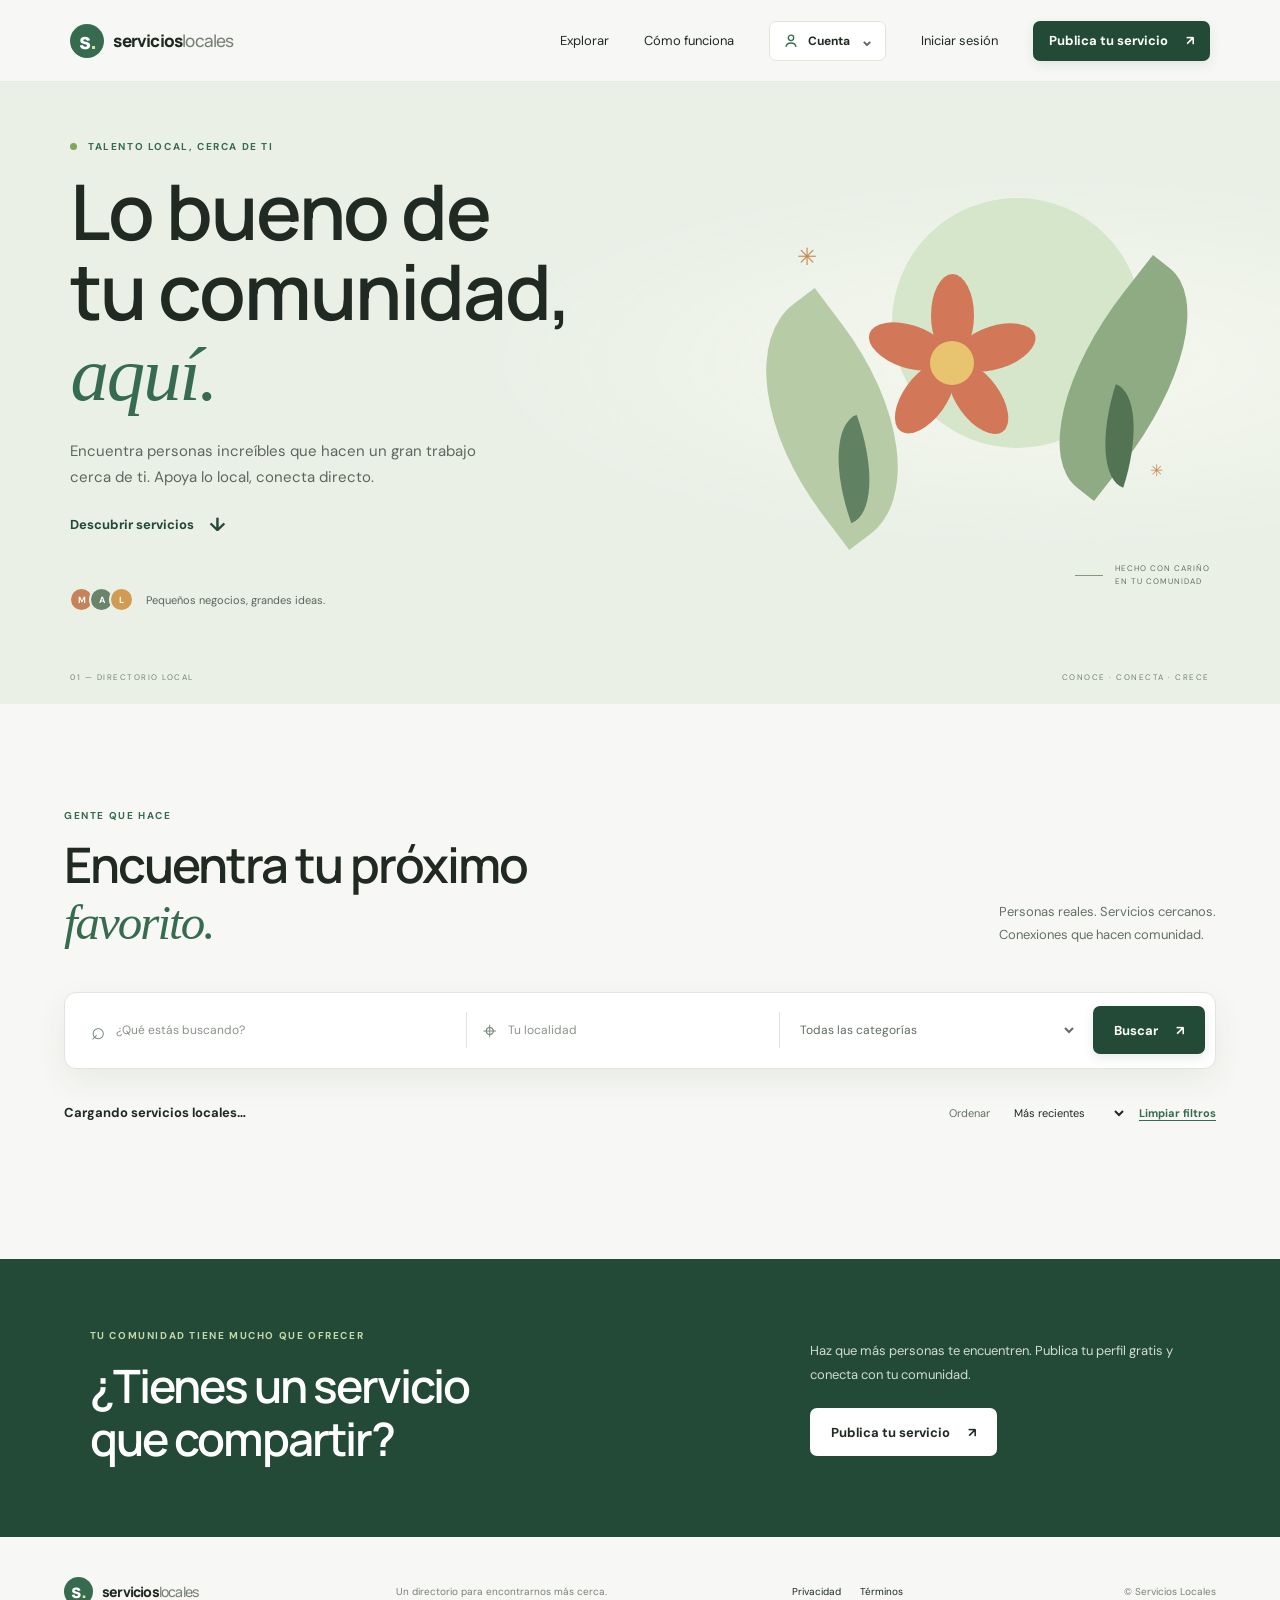
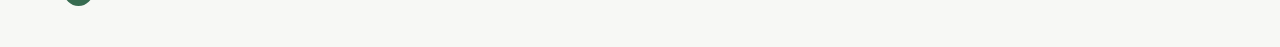
==== commit 7742b170: "feat: streamline profile account actions Co-authored-by: Copilot <223556219+Copilot@users.noreply.gi" ====
--- a/index.html
+++ b/index.html
@@ -50,7 +50,6 @@
         </div>
       </div>
       <a class="nav-login" href="#acceso" data-open-auth>Iniciar sesión</a>
-      <button id="nav-account" class="text-button" type="button" hidden>Mi cuenta</button>
       <button id="nav-sign-out" class="text-button" type="button" hidden>Cerrar sesión</button>
       <button class="button button-small button-dark" type="button" data-open-profile>Publica tu servicio <span aria-hidden="true">↗</span></button>
     </nav>
@@ -95,9 +94,8 @@
     </section>
 
     <section id="como-funciona" class="community-banner">
-      <div class="community-doodle" aria-hidden="true">✳</div>
-      <div><p class="eyebrow">TU COMUNIDAD TIENE MUCHO QUE OFRECER</p><h2>¿Tienes un servicio<br>que compartir?</h2></div>
-      <div class="community-cta"><p>Haz que más personas te encuentren. Publica tu perfil gratis y conecta con tu comunidad.</p><button class="button button-light" type="button" data-open-profile>Publica tu servicio <span aria-hidden="true">↗</span></button></div>
+      <div><p class="eyebrow">TU COMUNIDAD TIENE MUCHO QUE OFRECER</p><h2 id="community-banner-title">¿Tienes un servicio<br>que compartir?</h2></div>
+      <div class="community-cta"><p id="community-cta-message">Haz que más personas te encuentren. Publica tu perfil gratis y conecta con tu comunidad.</p><button class="button button-light" type="button" data-open-profile>Publica tu servicio <span aria-hidden="true">↗</span></button></div>
     </section>
   </main>
 
--- a/styles.css
+++ b/styles.css
@@ -144,7 +144,6 @@
 .community-banner { position: relative; display: grid; grid-template-columns: 1fr 1fr; gap: 30px; align-items: center; min-height: 278px; padding: 60px max(calc((100vw - 1200px)/2), 7vw); overflow: hidden; color: white; background: var(--green-dark); }
 .community-banner .eyebrow { color: #c3d9aa; }.community-banner h2 { font-size: clamp(35px, 4vw, 46px); }
 .community-cta { max-width: 380px; justify-self: end; }.community-cta p { margin-bottom: 22px; color: #d2ddd1; font-size: 13px; line-height: 1.8; }
-.community-doodle { position: absolute; top: 20px; right: 12%; color: #54755b; font-size: 180px; line-height: 1; }
 .site-footer { display: grid; grid-template-columns: 1fr 1.2fr 1fr auto; gap: 18px; align-items: center; min-height: 110px; max-width: 1200px; margin: 0 auto; padding: 20px 24px; }
 .brand-footer { font-size: 14px; }.brand-footer .brand-mark { width: 29px; height: 29px; font-size: 19px; }
 .site-footer p, .copyright { margin: 0; color: #788176; font-size: 10px; }.site-footer nav { display: flex; gap: 19px; font-size: 10px; }
@@ -219,7 +218,7 @@
   .search-panel { grid-template-columns: 1fr; }.search-field { padding: 0 10px; }.search-category { border-bottom: 0; }.search-button { grid-column: auto; }
   .directory-toolbar { align-items: flex-start; gap: 10px; flex-direction: column; padding: 23px 0 15px; }.directory-actions { width: 100%; justify-content: space-between; }
   .service-grid { grid-template-columns: 1fr; gap: 14px; }.card-image { height: 205px; }
-  .community-banner { display: block; min-height: auto; padding: 56px 24px; }.community-banner h2 { font-size: 38px; }.community-cta { margin-top: 24px; }.community-doodle { top: 30px; right: 5px; font-size: 120px; }
+  .community-banner { display: block; min-height: auto; padding: 56px 24px; }.community-banner h2 { font-size: 38px; }.community-cta { margin-top: 24px; }
   .site-footer { grid-template-columns: 1fr 1fr; gap: 16px 8px; }.site-footer nav { gap: 12px; }.copyright { text-align: right; }
   .site-dialog { padding: 29px 22px; }.site-dialog h2 { font-size: 27px; }.form-two-col { grid-template-columns: 1fr; gap: 5px; }
 }
